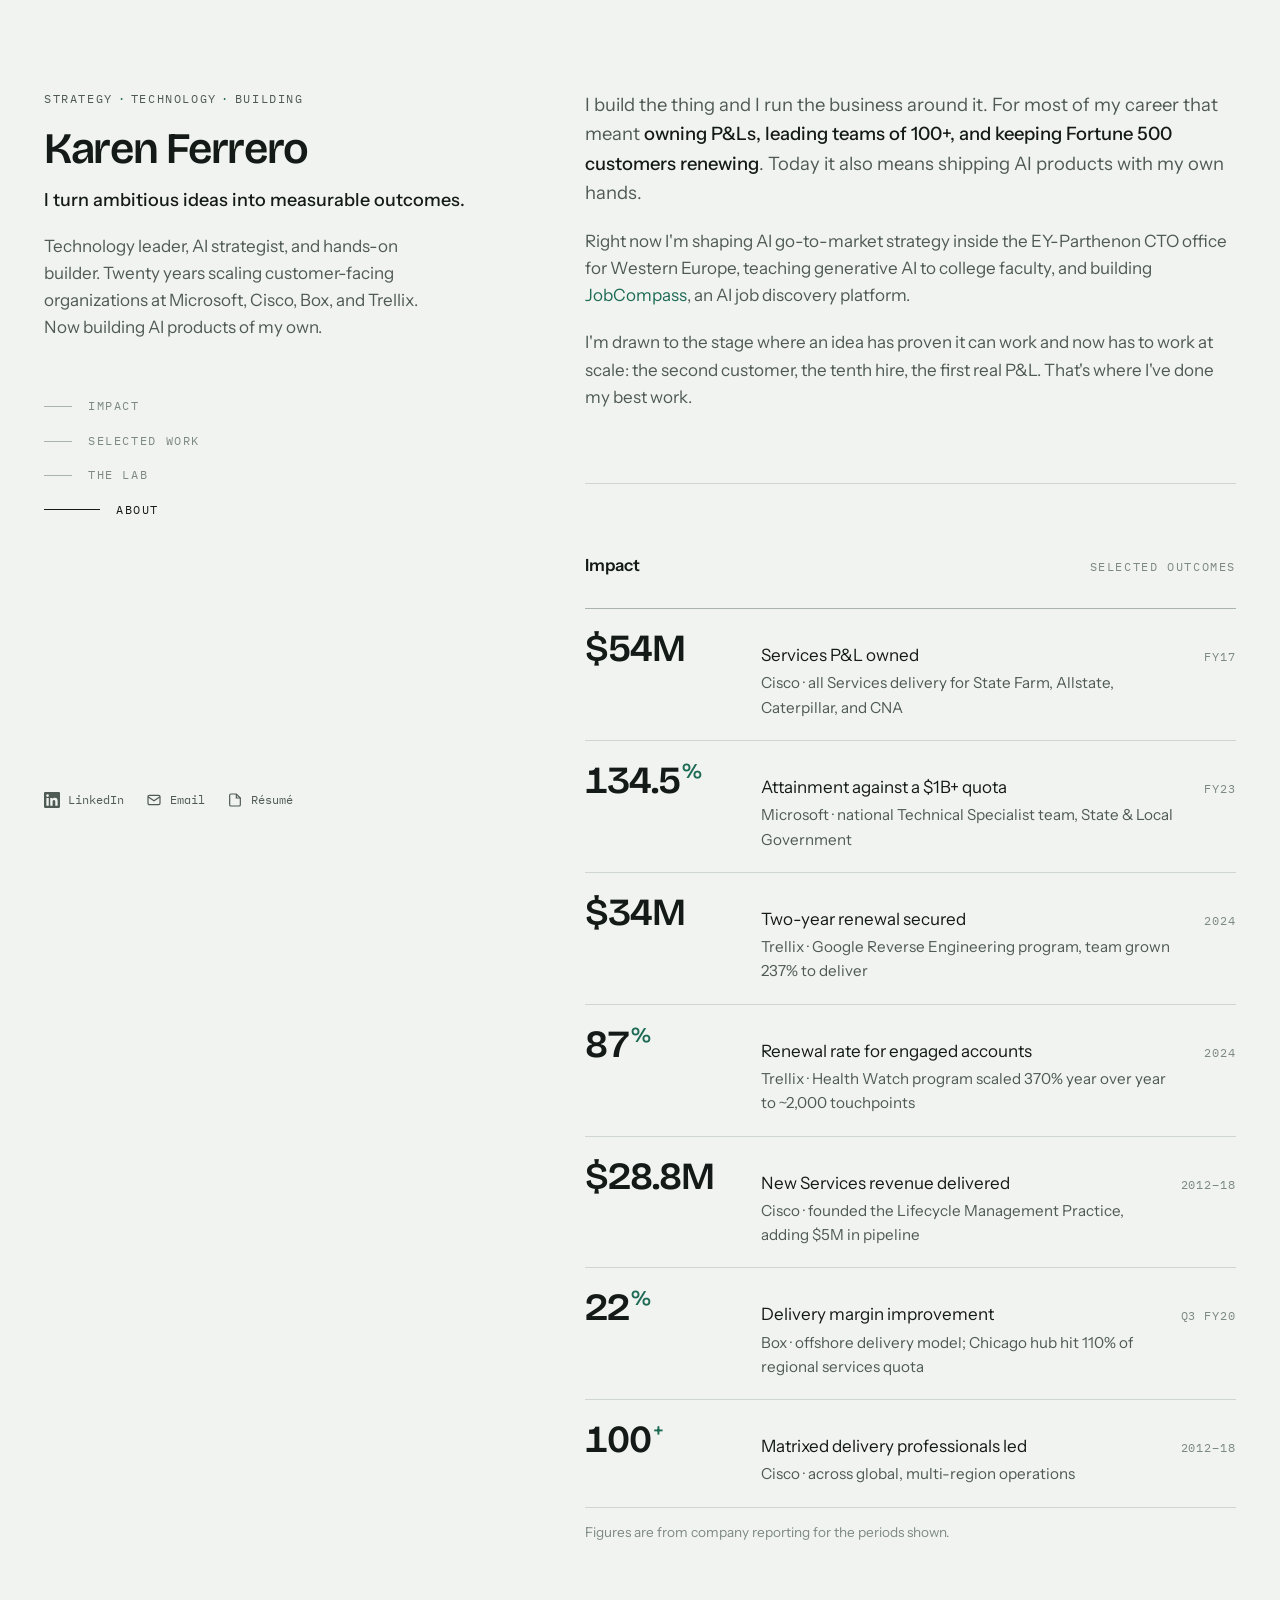
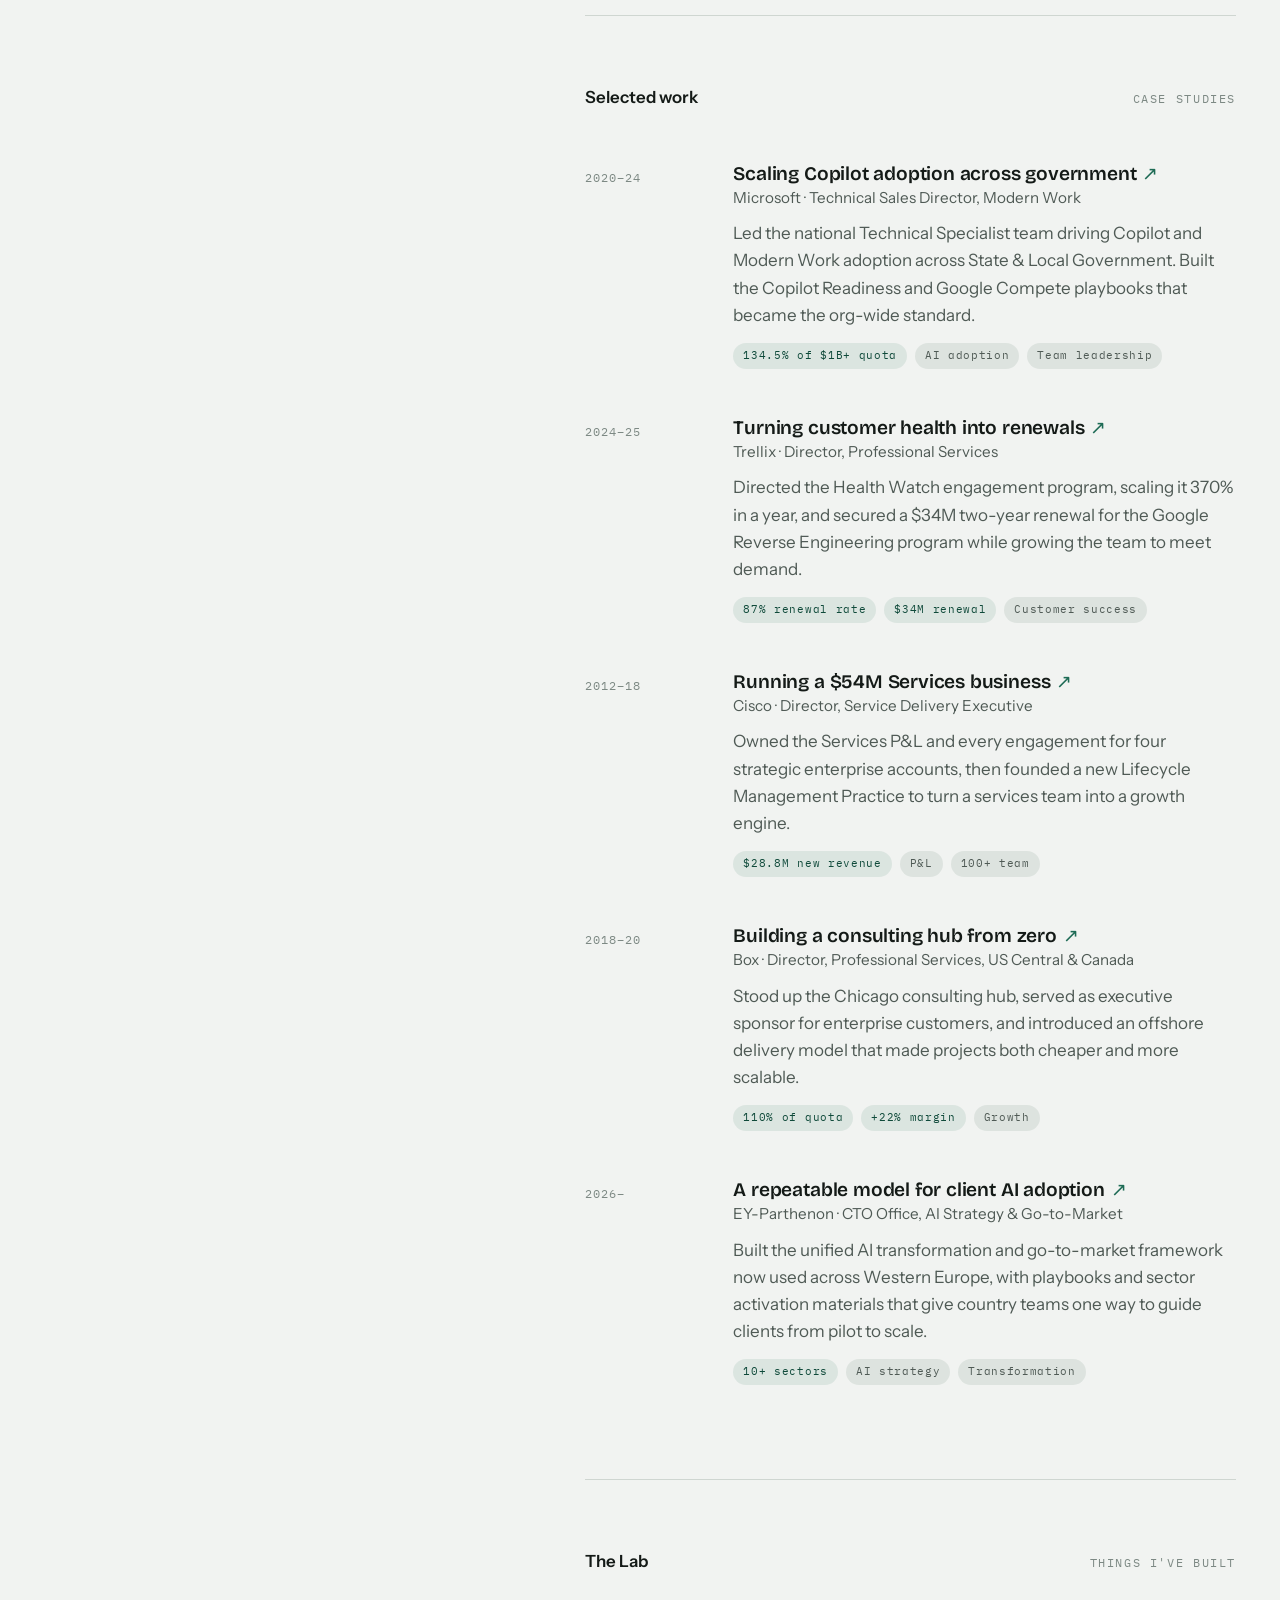
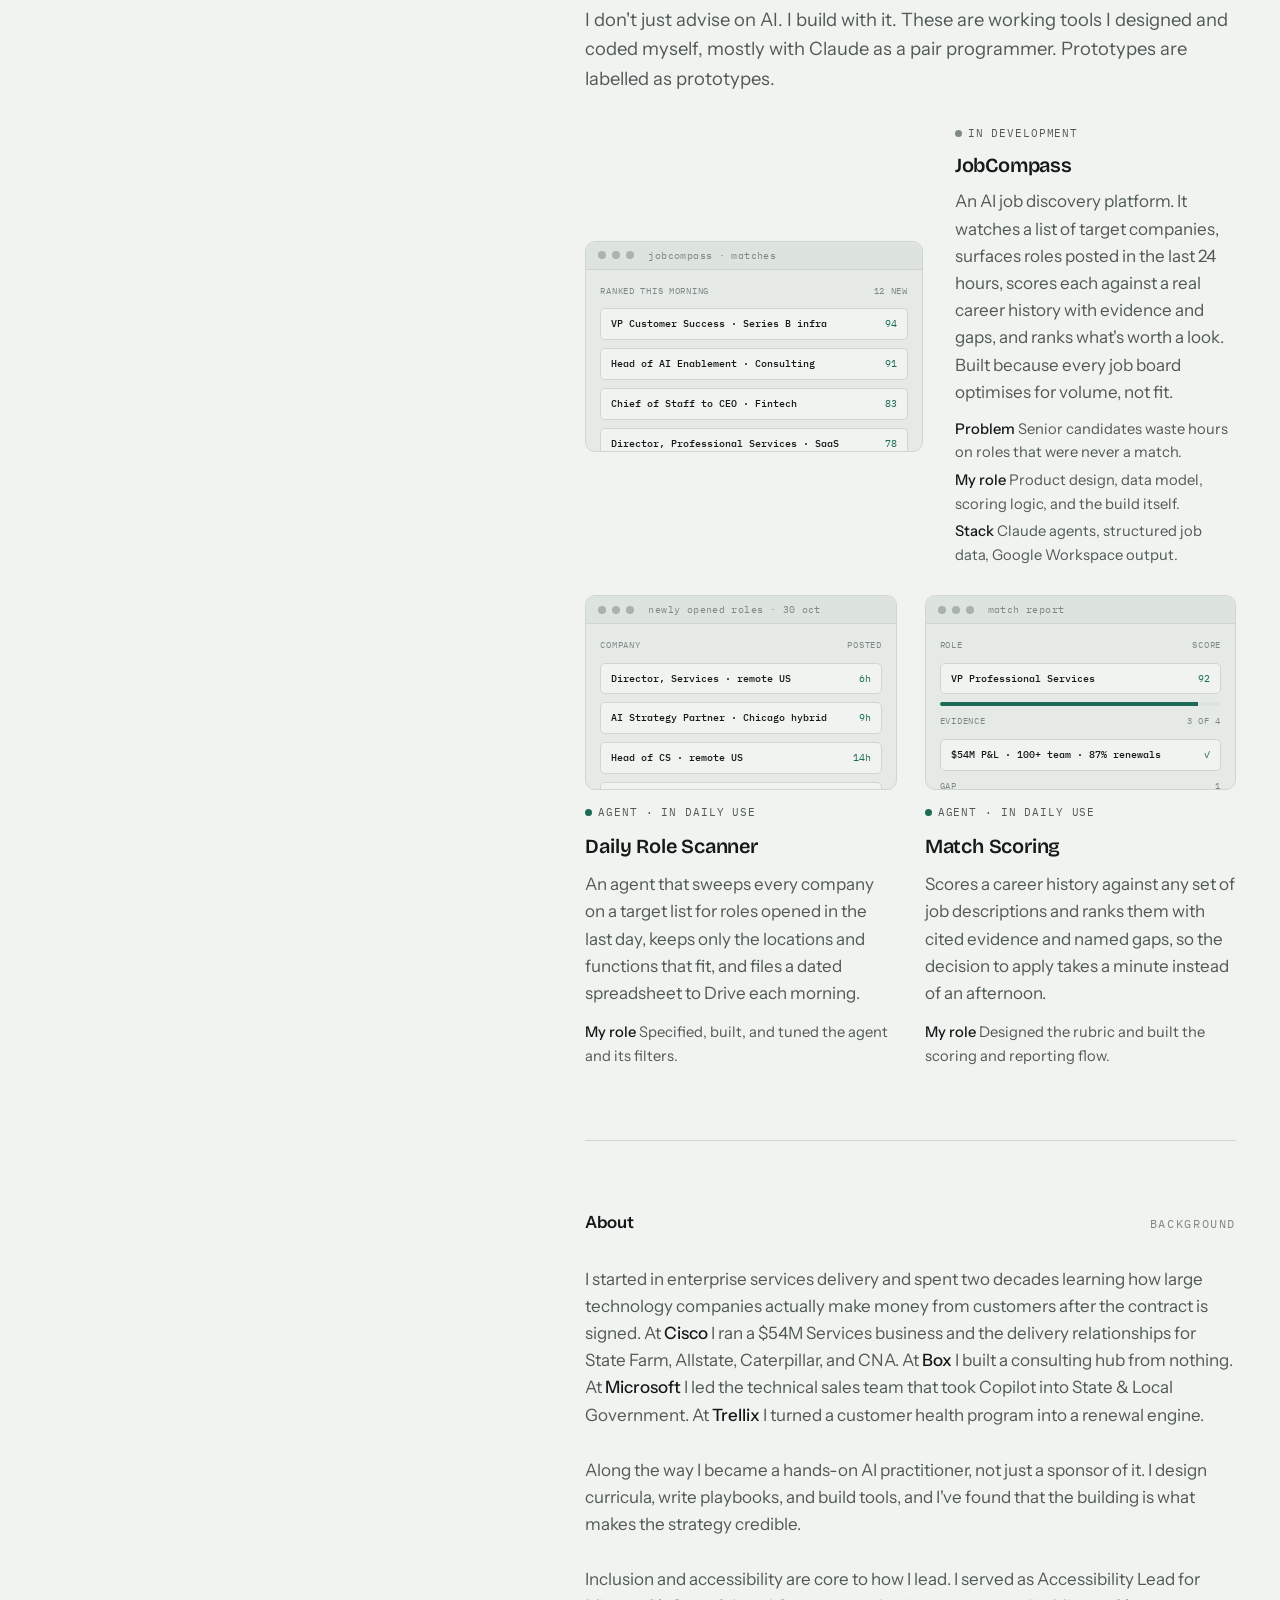
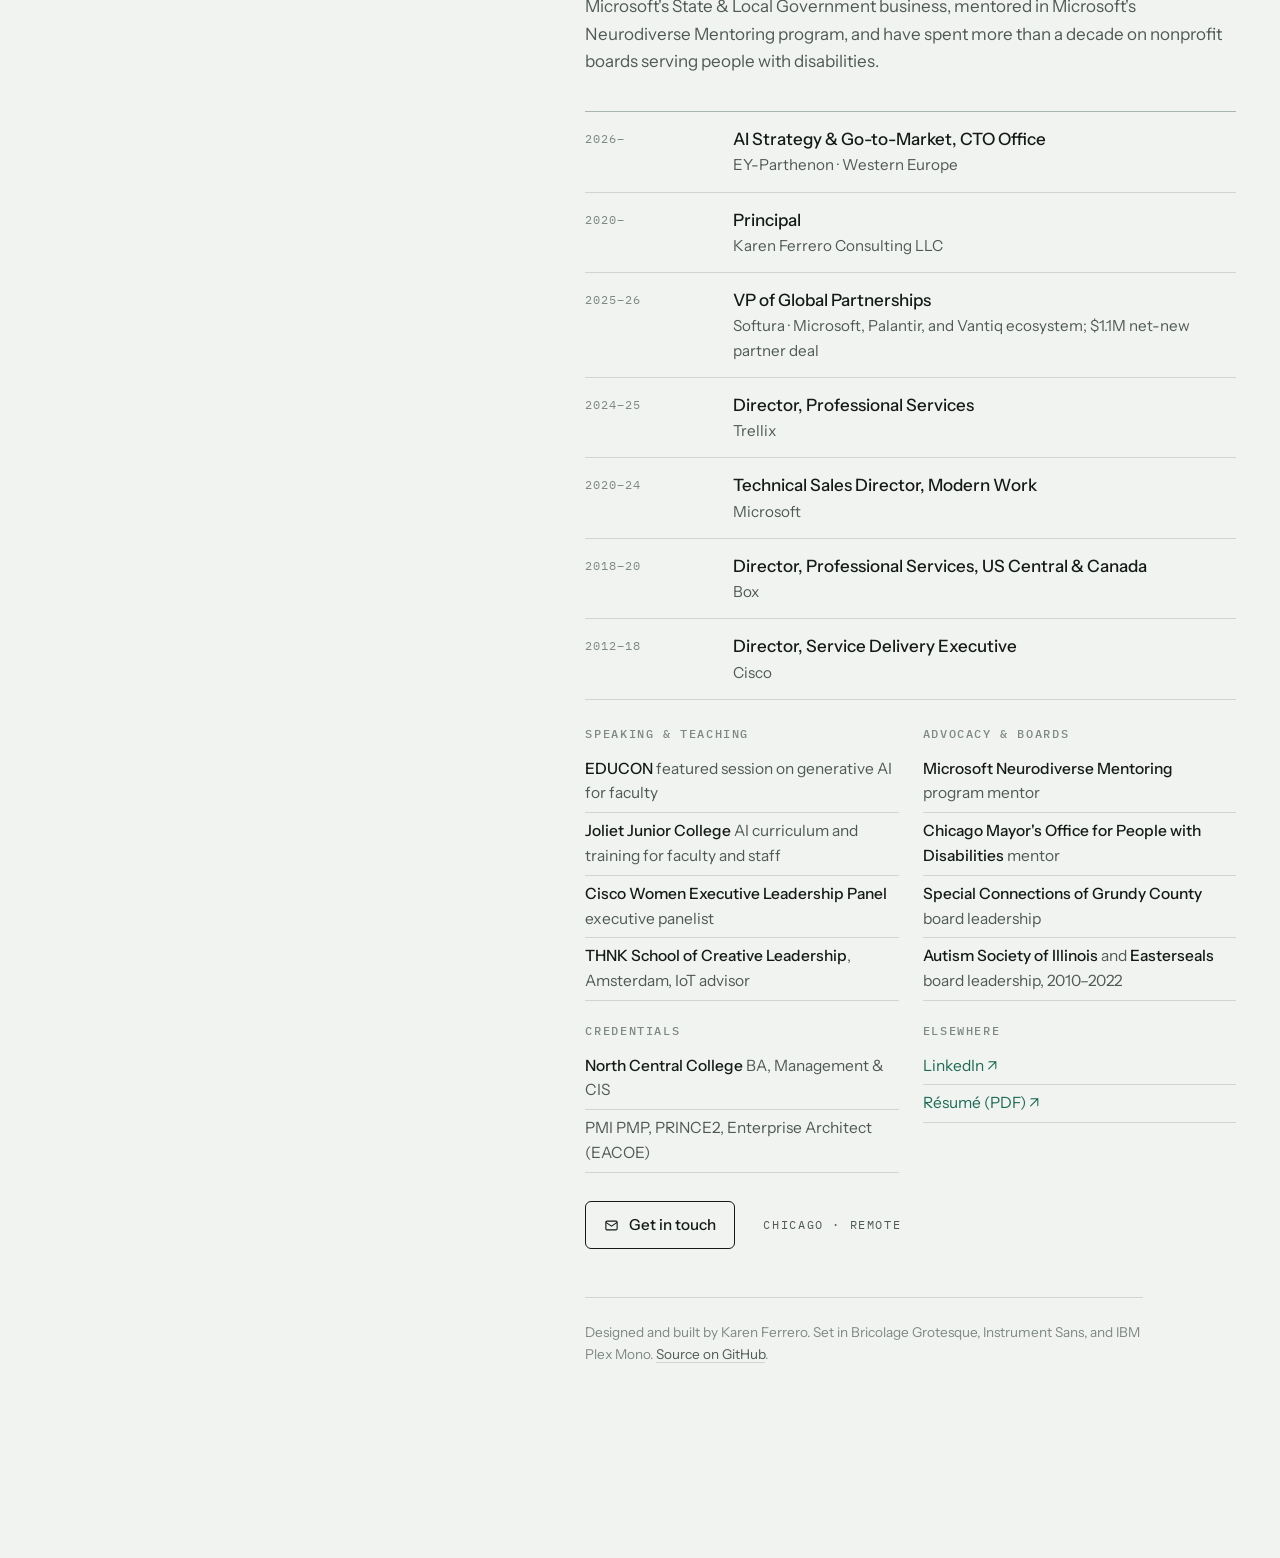
==== index.html @ 189bd287 "Build karenferrero.com: executive portfolio site Static HTML/CSS site with a sticky-rail home page (" ====
<!doctype html>
<html lang="en">
<head>
  <meta charset="utf-8">
  <meta name="viewport" content="width=device-width, initial-scale=1, viewport-fit=cover">
  <title>Karen Ferrero</title>
  <meta name="description" content="Karen Ferrero is a technology leader, AI strategist, and hands-on builder. Enterprise impact at Microsoft, Cisco, Box, and Trellix, plus AI products built from scratch.">
  <meta property="og:title" content="Karen Ferrero">
  <meta property="og:description" content="Technology leader, AI strategist, and hands-on builder. I turn ambitious ideas into measurable outcomes.">
  <meta property="og:type" content="website">
  <meta property="og:url" content="https://karenferrero.com/">
  <link rel="preconnect" href="https://fonts.googleapis.com">
  <link rel="preconnect" href="https://fonts.gstatic.com" crossorigin>
  <link rel="stylesheet" href="https://fonts.googleapis.com/css2?family=Bricolage+Grotesque:opsz,wght@12..96,500;12..96,600&family=IBM+Plex+Mono:wght@400;500&family=Instrument+Sans:ital,wght@0,400;0,500;0,600;1,400&display=swap">
  <link rel="stylesheet" href="css/site.css">
</head>
<body>
<div class="shell">

  <header class="rail">
    <div>
      <p class="eyebrow">Strategy<span class="dot">·</span>Technology<span class="dot">·</span>Building</p>
      <h1>Karen Ferrero</h1>
      <p class="role">I turn ambitious ideas into measurable outcomes.</p>
      <p class="thesis">Technology leader, AI strategist, and hands-on builder. Twenty years scaling customer-facing organizations at Microsoft, Cisco, Box, and Trellix. Now building AI products of my own.</p>

      <nav class="rail-nav" aria-label="Sections">
        <a href="#impact">Impact</a>
        <a href="#work">Selected work</a>
        <a href="#lab">The Lab</a>
        <a href="#about">About</a>
      </nav>
      <nav class="mobile-nav" aria-label="Sections">
        <a href="#impact">Impact</a>
        <a href="#work">Selected work</a>
        <a href="#lab">The Lab</a>
        <a href="#about">About</a>
      </nav>
    </div>

    <div class="rail-foot">
      <a href="https://www.linkedin.com/in/kferrero" target="_blank" rel="noopener">
        <svg viewBox="0 0 24 24" fill="currentColor" aria-hidden="true"><path d="M20.45 20.45h-3.55v-5.57c0-1.33-.03-3.04-1.85-3.04-1.85 0-2.14 1.45-2.14 2.94v5.67H9.36V9h3.41v1.56h.05c.47-.9 1.63-1.85 3.36-1.85 3.6 0 4.27 2.37 4.27 5.45v6.29zM5.34 7.43a2.06 2.06 0 1 1 0-4.12 2.06 2.06 0 0 1 0 4.12zM7.12 20.45H3.56V9h3.56v11.45zM22.22 0H1.77C.79 0 0 .77 0 1.72v20.56C0 23.23.79 24 1.77 24h20.45c.98 0 1.78-.77 1.78-1.72V1.72C24 .77 23.2 0 22.22 0z"/></svg>
        LinkedIn
      </a>
      <a href="mailto:karenferreroconsulting@proton.me">
        <svg viewBox="0 0 24 24" fill="none" stroke="currentColor" stroke-width="1.8" aria-hidden="true"><rect x="3" y="5" width="18" height="14" rx="2"/><path d="m3 7 9 6 9-6"/></svg>
        Email
      </a>
      <a href="assets/karen-ferrero-resume.pdf">
        <svg viewBox="0 0 24 24" fill="none" stroke="currentColor" stroke-width="1.8" aria-hidden="true"><path d="M14 3H6a2 2 0 0 0-2 2v14a2 2 0 0 0 2 2h12a2 2 0 0 0 2-2V9z"/><path d="M14 3v6h6"/></svg>
        Résumé
      </a>
    </div>
  </header>

  <main class="main">

    <section class="section" id="now" aria-labelledby="now-h">
      <div class="now">
        <h2 id="now-h" class="sr-only">Now</h2>
        <p class="lede">I build the thing and I run the business around it. For most of my career that meant <strong>owning P&amp;Ls, leading teams of 100+, and keeping Fortune 500 customers renewing</strong>. Today it also means shipping AI products with my own hands.</p>
        <p>Right now I'm shaping AI go-to-market strategy inside the EY-Parthenon CTO office for Western Europe, teaching generative AI to college faculty, and building <a class="link" href="#lab">JobCompass</a>, an AI job discovery platform.</p>
        <p>I'm drawn to the stage where an idea has proven it can work and now has to work at scale: the second customer, the tenth hire, the first real P&amp;L. That's where I've done my best work.</p>
      </div>
    </section>

    <section class="section" id="impact" aria-labelledby="impact-h">
      <div class="section-head">
        <h2 id="impact-h">Impact</h2>
        <p class="eyebrow">Selected outcomes</p>
      </div>
      <div class="ledger">
        <div class="ledger-row">
          <div class="figure num">$54M</div>
          <div class="what">Services P&amp;L owned<span>Cisco · all Services delivery for State Farm, Allstate, Caterpillar, and CNA</span></div>
          <div class="period">FY17</div>
        </div>
        <div class="ledger-row">
          <div class="figure num">134.5<sup>%</sup></div>
          <div class="what">Attainment against a $1B+ quota<span>Microsoft · national Technical Specialist team, State &amp; Local Government</span></div>
          <div class="period">FY23</div>
        </div>
        <div class="ledger-row">
          <div class="figure num">$34M</div>
          <div class="what">Two-year renewal secured<span>Trellix · Google Reverse Engineering program, team grown 237% to deliver</span></div>
          <div class="period">2024</div>
        </div>
        <div class="ledger-row">
          <div class="figure num">87<sup>%</sup></div>
          <div class="what">Renewal rate for engaged accounts<span>Trellix · Health Watch program scaled 370% year over year to ~2,000 touchpoints</span></div>
          <div class="period">2024</div>
        </div>
        <div class="ledger-row">
          <div class="figure num">$28.8M</div>
          <div class="what">New Services revenue delivered<span>Cisco · founded the Lifecycle Management Practice, adding $5M in pipeline</span></div>
          <div class="period">2012–18</div>
        </div>
        <div class="ledger-row">
          <div class="figure num">22<sup>%</sup></div>
          <div class="what">Delivery margin improvement<span>Box · offshore delivery model; Chicago hub hit 110% of regional services quota</span></div>
          <div class="period">Q3 FY20</div>
        </div>
        <div class="ledger-row">
          <div class="figure num">100<sup>+</sup></div>
          <div class="what">Matrixed delivery professionals led<span>Cisco · across global, multi-region operations</span></div>
          <div class="period">2012–18</div>
        </div>
      </div>
      <p class="ledger-note">Figures are from company reporting for the periods shown.</p>
    </section>

    <section class="section" id="work" aria-labelledby="work-h">
      <div class="section-head">
        <h2 id="work-h">Selected work</h2>
        <p class="eyebrow">Case studies</p>
      </div>
      <div class="work-list">

        <article class="work-item">
          <div class="period">2020–24</div>
          <div>
            <h3><a href="work/microsoft-copilot.html">Scaling Copilot adoption across government<span class="arrow">↗</span></a></h3>
            <div class="org">Microsoft · Technical Sales Director, Modern Work</div>
            <p>Led the national Technical Specialist team driving Copilot and Modern Work adoption across State &amp; Local Government. Built the Copilot Readiness and Google Compete playbooks that became the org-wide standard.</p>
            <div class="tags"><span class="tag">134.5% of $1B+ quota</span><span class="tag neutral">AI adoption</span><span class="tag neutral">Team leadership</span></div>
          </div>
        </article>

        <article class="work-item">
          <div class="period">2024–25</div>
          <div>
            <h3><a href="work/trellix-health-watch.html">Turning customer health into renewals<span class="arrow">↗</span></a></h3>
            <div class="org">Trellix · Director, Professional Services</div>
            <p>Directed the Health Watch engagement program, scaling it 370% in a year, and secured a $34M two-year renewal for the Google Reverse Engineering program while growing the team to meet demand.</p>
            <div class="tags"><span class="tag">87% renewal rate</span><span class="tag">$34M renewal</span><span class="tag neutral">Customer success</span></div>
          </div>
        </article>

        <article class="work-item">
          <div class="period">2012–18</div>
          <div>
            <h3><a href="work/cisco-services.html">Running a $54M Services business<span class="arrow">↗</span></a></h3>
            <div class="org">Cisco · Director, Service Delivery Executive</div>
            <p>Owned the Services P&amp;L and every engagement for four strategic enterprise accounts, then founded a new Lifecycle Management Practice to turn a services team into a growth engine.</p>
            <div class="tags"><span class="tag">$28.8M new revenue</span><span class="tag neutral">P&amp;L</span><span class="tag neutral">100+ team</span></div>
          </div>
        </article>

        <article class="work-item">
          <div class="period">2018–20</div>
          <div>
            <h3><a href="work/box-chicago-hub.html">Building a consulting hub from zero<span class="arrow">↗</span></a></h3>
            <div class="org">Box · Director, Professional Services, US Central &amp; Canada</div>
            <p>Stood up the Chicago consulting hub, served as executive sponsor for enterprise customers, and introduced an offshore delivery model that made projects both cheaper and more scalable.</p>
            <div class="tags"><span class="tag">110% of quota</span><span class="tag">+22% margin</span><span class="tag neutral">Growth</span></div>
          </div>
        </article>

        <article class="work-item">
          <div class="period">2026–</div>
          <div>
            <h3><a href="work/ey-ai-framework.html">A repeatable model for client AI adoption<span class="arrow">↗</span></a></h3>
            <div class="org">EY-Parthenon · CTO Office, AI Strategy &amp; Go-to-Market</div>
            <p>Built the unified AI transformation and go-to-market framework now used across Western Europe, with playbooks and sector activation materials that give country teams one way to guide clients from pilot to scale.</p>
            <div class="tags"><span class="tag">10+ sectors</span><span class="tag neutral">AI strategy</span><span class="tag neutral">Transformation</span></div>
          </div>
        </article>

      </div>
    </section>

    <section class="section" id="lab" aria-labelledby="lab-h">
      <div class="section-head">
        <h2 id="lab-h">The Lab</h2>
        <p class="eyebrow">Things I've built</p>
      </div>
      <p class="lede" style="margin-bottom:32px">I don't just advise on AI. I build with it. These are working tools I designed and coded myself, mostly with Claude as a pair programmer. Prototypes are labelled as prototypes.</p>

      <div class="lab-grid">

        <article class="lab-item featured">
          <div class="screen" role="img" aria-label="JobCompass interface: ranked roles with match scores">
            <div class="bar"><i></i><i></i><i></i><span>jobcompass · matches</span></div>
            <div class="ui">
              <div class="head"><span>Ranked this morning</span><span>12 new</span></div>
              <div class="row"><b>VP Customer Success · Series B infra</b><em>94</em></div>
              <div class="row"><b>Head of AI Enablement · Consulting</b><em>91</em></div>
              <div class="row"><b>Chief of Staff to CEO · Fintech</b><em>83</em></div>
              <div class="row"><b>Director, Professional Services · SaaS</b><em>78</em></div>
              <div class="head"><span>Fit</span><span>evidence · gaps</span></div>
              <div class="meter"><i style="width:94%"></i></div>
              <div class="meter"><i style="width:91%"></i></div>
              <div class="meter"><i style="width:83%"></i></div>
            </div>
          </div>
          <div class="lab-item" style="gap:12px">
            <span class="status proto">In development</span>
            <h3>JobCompass</h3>
            <p>An AI job discovery platform. It watches a list of target companies, surfaces roles posted in the last 24 hours, scores each against a real career history with evidence and gaps, and ranks what's worth a look. Built because every job board optimises for volume, not fit.</p>
            <div class="meta">
              <div><b>Problem</b> Senior candidates waste hours on roles that were never a match.</div>
              <div><b>My role</b> Product design, data model, scoring logic, and the build itself.</div>
              <div><b>Stack</b> Claude agents, structured job data, Google Workspace output.</div>
            </div>
          </div>
        </article>

        <article class="lab-item">
          <div class="screen" role="img" aria-label="Daily role scanner output: a spreadsheet of newly posted roles">
            <div class="bar"><i></i><i></i><i></i><span>newly opened roles · 30 oct</span></div>
            <div class="ui">
              <div class="head"><span>Company</span><span>Posted</span></div>
              <div class="row"><b>Director, Services · remote US</b><em>6h</em></div>
              <div class="row"><b>AI Strategy Partner · Chicago hybrid</b><em>9h</em></div>
              <div class="row"><b>Head of CS · remote US</b><em>14h</em></div>
              <div class="row"><b>GTM Lead, AI · remote US</b><em>21h</em></div>
            </div>
          </div>
          <span class="status">Agent · in daily use</span>
          <h3>Daily Role Scanner</h3>
          <p>An agent that sweeps every company on a target list for roles opened in the last day, keeps only the locations and functions that fit, and files a dated spreadsheet to Drive each morning.</p>
          <div class="meta"><div><b>My role</b> Specified, built, and tuned the agent and its filters.</div></div>
        </article>

        <article class="lab-item">
          <div class="screen" role="img" aria-label="Match scoring report with scores, evidence, and gaps">
            <div class="bar"><i></i><i></i><i></i><span>match report</span></div>
            <div class="ui">
              <div class="head"><span>Role</span><span>Score</span></div>
              <div class="row"><b>VP Professional Services</b><em>92</em></div>
              <div class="meter"><i style="width:92%"></i></div>
              <div class="head"><span>Evidence</span><span>3 of 4</span></div>
              <div class="row"><b>$54M P&amp;L · 100+ team · 87% renewals</b><em>✓</em></div>
              <div class="head"><span>Gap</span><span>1</span></div>
              <div class="row"><b>Public-company reporting cadence</b><em>–</em></div>
            </div>
          </div>
          <span class="status">Agent · in daily use</span>
          <h3>Match Scoring</h3>
          <p>Scores a career history against any set of job descriptions and ranks them with cited evidence and named gaps, so the decision to apply takes a minute instead of an afternoon.</p>
          <div class="meta"><div><b>My role</b> Designed the rubric and built the scoring and reporting flow.</div></div>
        </article>

      </div>
    </section>

    <section class="section" id="about" aria-labelledby="about-h">
      <div class="section-head">
        <h2 id="about-h">About</h2>
        <p class="eyebrow">Background</p>
      </div>
      <div class="about">
        <p>I started in enterprise services delivery and spent two decades learning how large technology companies actually make money from customers after the contract is signed. At <strong>Cisco</strong> I ran a $54M Services business and the delivery relationships for State Farm, Allstate, Caterpillar, and CNA. At <strong>Box</strong> I built a consulting hub from nothing. At <strong>Microsoft</strong> I led the technical sales team that took Copilot into State &amp; Local Government. At <strong>Trellix</strong> I turned a customer health program into a renewal engine.</p>
        <p>Along the way I became a hands-on AI practitioner, not just a sponsor of it. I design curricula, write playbooks, and build tools, and I've found that the building is what makes the strategy credible.</p>
        <p>Inclusion and accessibility are core to how I lead. I served as Accessibility Lead for Microsoft's State &amp; Local Government business, mentored in Microsoft's Neurodiverse Mentoring program, and have spent more than a decade on nonprofit boards serving people with disabilities.</p>

        <ul class="timeline" aria-label="Career timeline">
          <li><span class="period">2026–</span><span class="role">AI Strategy &amp; Go-to-Market, CTO Office<span>EY-Parthenon · Western Europe</span></span></li>
          <li><span class="period">2020–</span><span class="role">Principal<span>Karen Ferrero Consulting LLC</span></span></li>
          <li><span class="period">2025–26</span><span class="role">VP of Global Partnerships<span>Softura · Microsoft, Palantir, and Vantiq ecosystem; $1.1M net-new partner deal</span></span></li>
          <li><span class="period">2024–25</span><span class="role">Director, Professional Services<span>Trellix</span></span></li>
          <li><span class="period">2020–24</span><span class="role">Technical Sales Director, Modern Work<span>Microsoft</span></span></li>
          <li><span class="period">2018–20</span><span class="role">Director, Professional Services, US Central &amp; Canada<span>Box</span></span></li>
          <li><span class="period">2012–18</span><span class="role">Director, Service Delivery Executive<span>Cisco</span></span></li>
        </ul>

        <div class="facts">
          <div>
            <h3>Speaking &amp; teaching</h3>
            <ul>
              <li><b>EDUCON</b> featured session on generative AI for faculty</li>
              <li><b>Joliet Junior College</b> AI curriculum and training for faculty and staff</li>
              <li><b>Cisco Women Executive Leadership Panel</b> executive panelist</li>
              <li><b>THNK School of Creative Leadership</b>, Amsterdam, IoT advisor</li>
            </ul>
          </div>
          <div>
            <h3>Advocacy &amp; boards</h3>
            <ul>
              <li><b>Microsoft Neurodiverse Mentoring</b> program mentor</li>
              <li><b>Chicago Mayor's Office for People with Disabilities</b> mentor</li>
              <li><b>Special Connections of Grundy County</b> board leadership</li>
              <li><b>Autism Society of Illinois</b> and <b>Easterseals</b> board leadership, 2010–2022</li>
            </ul>
          </div>
          <div>
            <h3>Credentials</h3>
            <ul>
              <li><b>North Central College</b> BA, Management &amp; CIS</li>
              <li>PMI PMP, PRINCE2, Enterprise Architect (EACOE)</li>
            </ul>
          </div>
          <div>
            <h3>Elsewhere</h3>
            <ul>
              <li><a class="link" href="https://www.linkedin.com/in/kferrero" target="_blank" rel="noopener">LinkedIn <span class="arrow">↗</span></a></li>
              <li><a class="link" href="assets/karen-ferrero-resume.pdf">Résumé (PDF) <span class="arrow">↗</span></a></li>
            </ul>
          </div>
        </div>

        <div class="cta-row">
          <a class="btn" href="mailto:karenferreroconsulting@proton.me">
            <svg viewBox="0 0 24 24" fill="none" stroke="currentColor" stroke-width="1.8" aria-hidden="true"><rect x="3" y="5" width="18" height="14" rx="2"/><path d="m3 7 9 6 9-6"/></svg>
            Get in touch
          </a>
          <span class="eyebrow">Chicago · Remote</span>
        </div>
      </div>

      <p class="colophon">Designed and built by Karen Ferrero. Set in Bricolage Grotesque, Instrument Sans, and IBM Plex Mono. <a href="https://github.com/karenferrero/Kfwebsite-test" target="_blank" rel="noopener">Source on GitHub</a>.</p>
    </section>

  </main>
</div>
<script src="js/site.js"></script>
</body>
</html>
---- css/site.css ----
/* karenferrero.com
   Layout: sticky left rail (name, thesis, nav) + scrolling right column on desktop;
   stacks to a single column under 1024px. Content reads like a ledger: hairline rows,
   tabular figures, fiscal-period labels. One accent, used sparingly. */

:root {
  --bg: #f1f3f1;
  --bg-2: #e6eae7;
  --bg-3: #dde3df;
  --fg: #141a17;
  --fg-2: #4f5a55;
  --fg-3: #7d8984;
  --line: #cfd6d1;
  --line-strong: #a9b4ae;
  --accent: #1e6b55;
  --accent-ink: #0f4a3a;
  --accent-soft: rgba(30, 107, 85, 0.1);

  --font-display: "Bricolage Grotesque", "Helvetica Neue", Arial, sans-serif;
  --font-body: "Instrument Sans", "Helvetica Neue", Arial, sans-serif;
  --font-mono: "IBM Plex Mono", ui-monospace, SFMono-Regular, Menlo, monospace;

  --gutter-l: max(24px, env(safe-area-inset-left, 0px));
  --gutter-r: max(24px, env(safe-area-inset-right, 0px));
  --measure: 62ch;
  color-scheme: light;
}

@media (prefers-color-scheme: dark) {
  :root:not([data-theme="light"]) {
    --bg: #0e1211;
    --bg-2: #151b19;
    --bg-3: #1d2522;
    --fg: #e6e9e6;
    --fg-2: #a3ada8;
    --fg-3: #6f7a75;
    --line: #253029;
    --line-strong: #3a4740;
    --accent: #63c9a4;
    --accent-ink: #8fe0c3;
    --accent-soft: rgba(99, 201, 164, 0.12);
    color-scheme: dark;
  }
}
:root[data-theme="dark"] {
  --bg: #0e1211;
  --bg-2: #151b19;
  --bg-3: #1d2522;
  --fg: #e6e9e6;
  --fg-2: #a3ada8;
  --fg-3: #6f7a75;
  --line: #253029;
  --line-strong: #3a4740;
  --accent: #63c9a4;
  --accent-ink: #8fe0c3;
  --accent-soft: rgba(99, 201, 164, 0.12);
  color-scheme: dark;
}

/* ---------- base ---------- */
*, *::before, *::after { box-sizing: border-box; }
html { scroll-behavior: smooth; -webkit-text-size-adjust: 100%; }
@media (prefers-reduced-motion: reduce) {
  html { scroll-behavior: auto; }
  *, *::before, *::after { transition: none !important; animation: none !important; }
}
body {
  margin: 0;
  background: var(--bg);
  color: var(--fg);
  font-family: var(--font-body);
  font-size: 1.0625rem;
  line-height: 1.6;
  font-feature-settings: "ss01", "cv11";
}
img { max-width: 100%; height: auto; display: block; }
a { color: inherit; text-decoration: none; }
a:focus-visible, button:focus-visible { outline: 2px solid var(--accent); outline-offset: 3px; border-radius: 2px; }
p { margin: 0; max-width: var(--measure); }
h1, h2, h3, h4 { margin: 0; font-family: var(--font-display); font-weight: 600; line-height: 1.1; letter-spacing: -0.015em; text-wrap: balance; }
ul { margin: 0; padding: 0; list-style: none; }
strong { font-weight: 600; }
.sr-only { position: absolute; width: 1px; height: 1px; overflow: hidden; clip: rect(0 0 0 0); white-space: nowrap; }

.eyebrow {
  font-family: var(--font-mono);
  font-size: 0.72rem;
  letter-spacing: 0.14em;
  text-transform: uppercase;
  color: var(--fg-2);
}
.eyebrow .dot { color: var(--accent); margin: 0 0.4em; }
.num { font-variant-numeric: tabular-nums; }
.link {
  color: var(--accent);
  border-bottom: 1px solid transparent;
  transition: border-color 0.15s ease;
}
.link:hover { border-bottom-color: currentColor; }
.link .arrow { display: inline-block; transition: transform 0.2s ease; }
.link:hover .arrow { transform: translate(2px, -2px); }

/* ---------- shell ---------- */
.shell {
  max-width: 1240px;
  margin: 0 auto;
  padding-left: var(--gutter-l);
  padding-right: var(--gutter-r);
  padding-block: 0;
}
@media (min-width: 1024px) {
  .shell { display: grid; grid-template-columns: minmax(300px, 5fr) minmax(0, 7fr); column-gap: clamp(48px, 6vw, 96px); }
}

/* ---------- rail ---------- */
.rail { padding-block: clamp(40px, 8vh, 96px) 32px; }
@media (min-width: 1024px) {
  .rail {
    position: sticky; top: 0; align-self: start;
    height: 100vh; min-height: 640px;
    display: flex; flex-direction: column; justify-content: space-between;
    padding-block: clamp(56px, 10vh, 112px);
  }
}
.rail h1 {
  font-size: clamp(2.1rem, 3.4vw, 2.9rem);
  letter-spacing: -0.03em;
  line-height: 1;
  margin-top: 20px;
}
.rail .role {
  margin-top: 14px;
  font-size: 1.125rem;
  font-weight: 500;
  color: var(--fg);
}
.rail .thesis {
  margin-top: 18px;
  color: var(--fg-2);
  max-width: 34ch;
}
.rail-nav { margin-top: 48px; display: none; }
@media (min-width: 1024px) { .rail-nav { display: block; } }
.rail-nav a {
  display: flex; align-items: center; gap: 16px;
  padding: 8px 0;
  font-family: var(--font-mono);
  font-size: 0.72rem; letter-spacing: 0.14em; text-transform: uppercase;
  color: var(--fg-3);
  transition: color 0.15s ease;
}
.rail-nav a::before {
  content: ""; width: 28px; height: 1px; background: var(--line-strong);
  transition: width 0.2s ease, background-color 0.2s ease;
}
.rail-nav a:hover, .rail-nav a.active { color: var(--fg); }
.rail-nav a:hover::before, .rail-nav a.active::before { width: 56px; background: var(--fg); }

.rail-foot { margin-top: 40px; display: flex; flex-wrap: wrap; gap: 8px 22px; align-items: center; }
.rail-foot a {
  font-family: var(--font-mono); font-size: 0.78rem; color: var(--fg-2);
  display: inline-flex; align-items: center; gap: 8px;
  transition: color 0.15s ease;
}
.rail-foot a:hover { color: var(--fg); }
.rail-foot svg { width: 16px; height: 16px; }

/* mobile top nav */
.mobile-nav { display: flex; flex-wrap: wrap; gap: 6px 18px; margin-top: 28px; }
.mobile-nav a { font-family: var(--font-mono); font-size: 0.72rem; letter-spacing: 0.14em; text-transform: uppercase; color: var(--fg-2); padding: 4px 0; border-bottom: 1px solid var(--line); }
@media (min-width: 1024px) { .mobile-nav { display: none; } }

/* ---------- main ---------- */
.main { padding-block: 24px clamp(64px, 10vh, 120px); min-width: 0; }
@media (min-width: 1024px) { .main { padding-block: clamp(56px, 10vh, 112px) 120px; } }
.section { padding-block: 56px; border-top: 1px solid var(--line); scroll-margin-top: 24px; }
.section:first-child { border-top: 0; padding-top: 0; }
@media (min-width: 1024px) { .section { padding-block: 72px; } }
.section-head { display: flex; align-items: baseline; justify-content: space-between; gap: 16px; margin-bottom: 32px; }
.section-head h2 { font-size: 1.05rem; font-weight: 600; letter-spacing: 0; font-family: var(--font-body); }
.section-head .eyebrow { color: var(--fg-3); }
.lede { font-size: 1.15rem; color: var(--fg-2); }
.lede strong { color: var(--fg); font-weight: 500; }

/* now block */
.now { display: grid; gap: 20px; }
.now p { color: var(--fg-2); }
.now p strong { color: var(--fg); font-weight: 500; }

/* ---------- impact ledger ---------- */
.ledger { border-top: 1px solid var(--line-strong); }
.ledger-row {
  display: grid;
  grid-template-columns: minmax(0, 1fr);
  gap: 6px 24px;
  padding: 20px 0;
  border-bottom: 1px solid var(--line);
}
@media (min-width: 640px) {
  .ledger-row { grid-template-columns: 9.5rem minmax(0, 1fr) auto; align-items: baseline; }
}
.ledger-row .figure {
  font-family: var(--font-display);
  font-weight: 600;
  font-size: clamp(1.9rem, 3vw, 2.4rem);
  letter-spacing: -0.03em;
  line-height: 1;
  font-variant-numeric: tabular-nums;
  color: var(--fg);
}
.ledger-row .figure sup { font-size: 0.55em; font-weight: 500; vertical-align: top; margin-left: 2px; color: var(--accent); }
.ledger-row .what { color: var(--fg); }
.ledger-row .what span { display: block; color: var(--fg-2); font-size: 0.95rem; margin-top: 2px; }
.ledger-row .period {
  font-family: var(--font-mono); font-size: 0.72rem; letter-spacing: 0.08em;
  color: var(--fg-3); text-transform: uppercase; white-space: nowrap;
}
.ledger-note { margin-top: 14px; font-size: 0.85rem; color: var(--fg-3); }

/* ---------- selected work ---------- */
.work-list { display: grid; gap: 4px; }
.work-item {
  display: grid;
  grid-template-columns: minmax(0, 1fr);
  gap: 8px 28px;
  padding: 22px 16px;
  margin: 0 -16px;
  border-radius: 6px;
  transition: background-color 0.2s ease;
  position: relative;
}
@media (min-width: 640px) { .work-item { grid-template-columns: 7.5rem minmax(0, 1fr); } }
.work-item:hover { background: var(--bg-2); }
.work-item .period { font-family: var(--font-mono); font-size: 0.72rem; letter-spacing: 0.08em; text-transform: uppercase; color: var(--fg-3); padding-top: 6px; }
.work-item h3 { font-size: 1.2rem; font-weight: 600; letter-spacing: -0.01em; }
.work-item h3 a::after { content: ""; position: absolute; inset: 0; border-radius: 6px; }
.work-item h3 .arrow { display: inline-block; margin-left: 6px; color: var(--accent); transition: transform 0.2s ease; font-weight: 500; }
.work-item:hover h3 .arrow { transform: translate(3px, -3px); }
.work-item .org { color: var(--fg-2); font-size: 0.95rem; margin-top: 2px; }
.work-item p { color: var(--fg-2); margin-top: 10px; }
.work-item .tags { display: flex; flex-wrap: wrap; gap: 8px; margin-top: 14px; }
.tag {
  font-family: var(--font-mono); font-size: 0.7rem; letter-spacing: 0.06em;
  color: var(--accent-ink); background: var(--accent-soft);
  padding: 4px 10px; border-radius: 999px;
}
.tag.neutral { color: var(--fg-2); background: var(--bg-3); }

/* ---------- lab ---------- */
.lab-grid { display: grid; gap: 28px; }
@media (min-width: 720px) { .lab-grid { grid-template-columns: 1fr 1fr; } }
.lab-item { display: grid; gap: 14px; min-width: 0; }
.lab-item.featured { grid-column: 1 / -1; }
@media (min-width: 720px) { .lab-item.featured { grid-template-columns: minmax(0, 1.2fr) minmax(0, 1fr); align-items: center; gap: 32px; } }
.screen {
  aspect-ratio: 16 / 10;
  max-width: 100%;
  background: var(--bg-2);
  border: 1px solid var(--line);
  border-radius: 10px;
  overflow: hidden;
  position: relative;
  display: grid;
  grid-template-rows: 28px 1fr;
}
.screen .bar { display: flex; align-items: center; gap: 6px; padding: 0 12px; border-bottom: 1px solid var(--line); background: var(--bg-3); }
.screen .bar i { width: 8px; height: 8px; border-radius: 50%; background: var(--line-strong); display: block; }
.screen .bar span { margin-left: 8px; font-family: var(--font-mono); font-size: 0.6rem; color: var(--fg-3); letter-spacing: 0.04em; }
.screen .ui { padding: 14px; display: grid; gap: 8px; align-content: start; font-family: var(--font-mono); font-size: 0.62rem; color: var(--fg-2); }
.screen .ui .row { display: grid; grid-template-columns: minmax(0, 1fr) auto; gap: 8px; padding: 7px 10px; background: var(--bg); border: 1px solid var(--line); border-radius: 5px; align-items: center; min-width: 0; }
.screen .ui .row b { font-weight: 500; color: var(--fg); white-space: nowrap; overflow: hidden; text-overflow: ellipsis; }
.screen .ui .row em { font-style: normal; color: var(--accent); white-space: nowrap; }
.screen .ui .meter { height: 4px; background: var(--bg-3); border-radius: 2px; overflow: hidden; }
.screen .ui .meter i { display: block; height: 100%; background: var(--accent); }
.screen .ui .head { display: flex; justify-content: space-between; color: var(--fg-3); letter-spacing: 0.08em; text-transform: uppercase; font-size: 0.56rem; margin-bottom: 2px; }
.lab-item h3 { font-size: 1.25rem; letter-spacing: -0.01em; }
.lab-item .status { display: inline-flex; align-items: center; gap: 6px; font-family: var(--font-mono); font-size: 0.68rem; letter-spacing: 0.08em; text-transform: uppercase; color: var(--fg-2); }
.lab-item .status::before { content: ""; width: 7px; height: 7px; border-radius: 50%; background: var(--accent); }
.lab-item .status.proto::before { background: var(--fg-3); }
.lab-item p { color: var(--fg-2); }
.lab-item .meta { display: grid; gap: 4px; font-size: 0.92rem; color: var(--fg-2); }
.lab-item .meta b { font-weight: 500; color: var(--fg); }
.lab-item .links { display: flex; gap: 20px; flex-wrap: wrap; }
.lab-item .links a { font-size: 0.95rem; }

/* ---------- about ---------- */
.about { display: grid; gap: 28px; }
.about p { color: var(--fg-2); }
.about p strong { color: var(--fg); font-weight: 500; }
.timeline { border-top: 1px solid var(--line-strong); margin-top: 8px; }
.timeline li { display: grid; grid-template-columns: 7.5rem minmax(0, 1fr); gap: 4px 28px; padding: 14px 0; border-bottom: 1px solid var(--line); }
@media (max-width: 480px) { .timeline li { grid-template-columns: 1fr; } }
.timeline .period { font-family: var(--font-mono); font-size: 0.72rem; letter-spacing: 0.08em; text-transform: uppercase; color: var(--fg-3); padding-top: 4px; }
.timeline .role { color: var(--fg); font-weight: 500; }
.timeline .role span { display: block; font-weight: 400; color: var(--fg-2); font-size: 0.95rem; }
.facts { display: grid; gap: 24px; }
@media (min-width: 640px) { .facts { grid-template-columns: 1fr 1fr; } }
.facts h3 { font-family: var(--font-mono); font-size: 0.72rem; letter-spacing: 0.14em; text-transform: uppercase; color: var(--fg-3); font-weight: 500; margin-bottom: 10px; }
.facts li { padding: 6px 0; border-bottom: 1px solid var(--line); color: var(--fg-2); font-size: 0.97rem; }
.facts li b { color: var(--fg); font-weight: 500; }
.cta-row { display: flex; flex-wrap: wrap; gap: 12px 28px; align-items: center; }
.btn {
  display: inline-flex; align-items: center; gap: 10px;
  padding: 11px 18px; border: 1px solid var(--fg); border-radius: 6px;
  font-weight: 500; font-size: 0.95rem; color: var(--fg);
  transition: background-color 0.15s ease, color 0.15s ease;
}
.btn:hover { background: var(--fg); color: var(--bg); }
.btn svg { width: 15px; height: 15px; }

/* ---------- footer ---------- */
.colophon { margin-top: 48px; padding-top: 24px; border-top: 1px solid var(--line); font-size: 0.85rem; color: var(--fg-3); }
.colophon a { color: var(--fg-2); border-bottom: 1px solid var(--line); }
.colophon a:hover { color: var(--fg); border-bottom-color: var(--fg); }

/* ---------- case study pages ---------- */
.case { max-width: 1240px; margin: 0 auto; padding-left: var(--gutter-l); padding-right: var(--gutter-r); padding-block: 32px 96px; }
.case-top { display: flex; justify-content: space-between; align-items: center; gap: 16px; padding-block: 8px 48px; }
.case-top .home { font-family: var(--font-mono); font-size: 0.72rem; letter-spacing: 0.14em; text-transform: uppercase; color: var(--fg-2); display: inline-flex; gap: 10px; align-items: center; }
.case-top .home:hover { color: var(--fg); }
.case-top .wordmark { font-family: var(--font-display); font-weight: 600; letter-spacing: -0.02em; font-size: 1rem; }
.case-head { display: grid; gap: 18px; max-width: 46rem; }
.case-head h1 { font-size: clamp(2rem, 4.6vw, 3.4rem); letter-spacing: -0.03em; line-height: 1.02; }
.case-head .lede { font-size: 1.2rem; }
.case-grid { display: grid; gap: 48px; margin-top: 48px; }
@media (min-width: 900px) { .case-grid { grid-template-columns: minmax(0, 7fr) minmax(240px, 3fr); gap: 64px; align-items: start; } }
.case-body { display: grid; gap: 40px; min-width: 0; }
.case-body section { display: grid; grid-template-columns: minmax(0, 1fr); gap: 10px; }
.case-body section h2 { font-family: var(--font-mono); font-size: 0.72rem; letter-spacing: 0.14em; text-transform: uppercase; color: var(--accent); font-weight: 500; }
.case-body section p + p { margin-top: 12px; }
.case-body section p { color: var(--fg-2); }
.case-body section ul { display: grid; gap: 8px; max-width: var(--measure); }
.case-body section li { color: var(--fg-2); padding-left: 18px; position: relative; }
.case-body section li::before { content: ""; position: absolute; left: 0; top: 0.72em; width: 8px; height: 1px; background: var(--accent); }
.case-body .result { padding: 28px; border: 1px solid var(--line-strong); border-radius: 8px; background: var(--bg-2); }
.case-body .result p { color: var(--fg); }
.case-aside { display: grid; gap: 28px; position: sticky; top: 32px; }
.case-aside .metric { border-top: 1px solid var(--line-strong); padding-top: 12px; }
.case-aside .metric .figure { font-family: var(--font-display); font-weight: 600; font-size: 2.2rem; letter-spacing: -0.03em; line-height: 1; font-variant-numeric: tabular-nums; }
.case-aside .metric .what { color: var(--fg-2); font-size: 0.92rem; margin-top: 6px; }
.case-aside .meta dt { font-family: var(--font-mono); font-size: 0.68rem; letter-spacing: 0.12em; text-transform: uppercase; color: var(--fg-3); margin-top: 14px; }
.case-aside .meta dd { margin: 4px 0 0; color: var(--fg); font-size: 0.97rem; }
.case-aside .meta { margin: 0; }
.case-next { margin-top: 72px; padding-top: 28px; border-top: 1px solid var(--line-strong); display: flex; justify-content: space-between; flex-wrap: wrap; gap: 12px; align-items: baseline; }
.case-next .eyebrow { color: var(--fg-3); }
.case-next a.next { font-family: var(--font-display); font-weight: 600; font-size: 1.3rem; letter-spacing: -0.02em; }
.case-next a.next .arrow { color: var(--accent); margin-left: 6px; display: inline-block; transition: transform 0.2s ease; }
.case-next a.next:hover .arrow { transform: translateX(4px); }
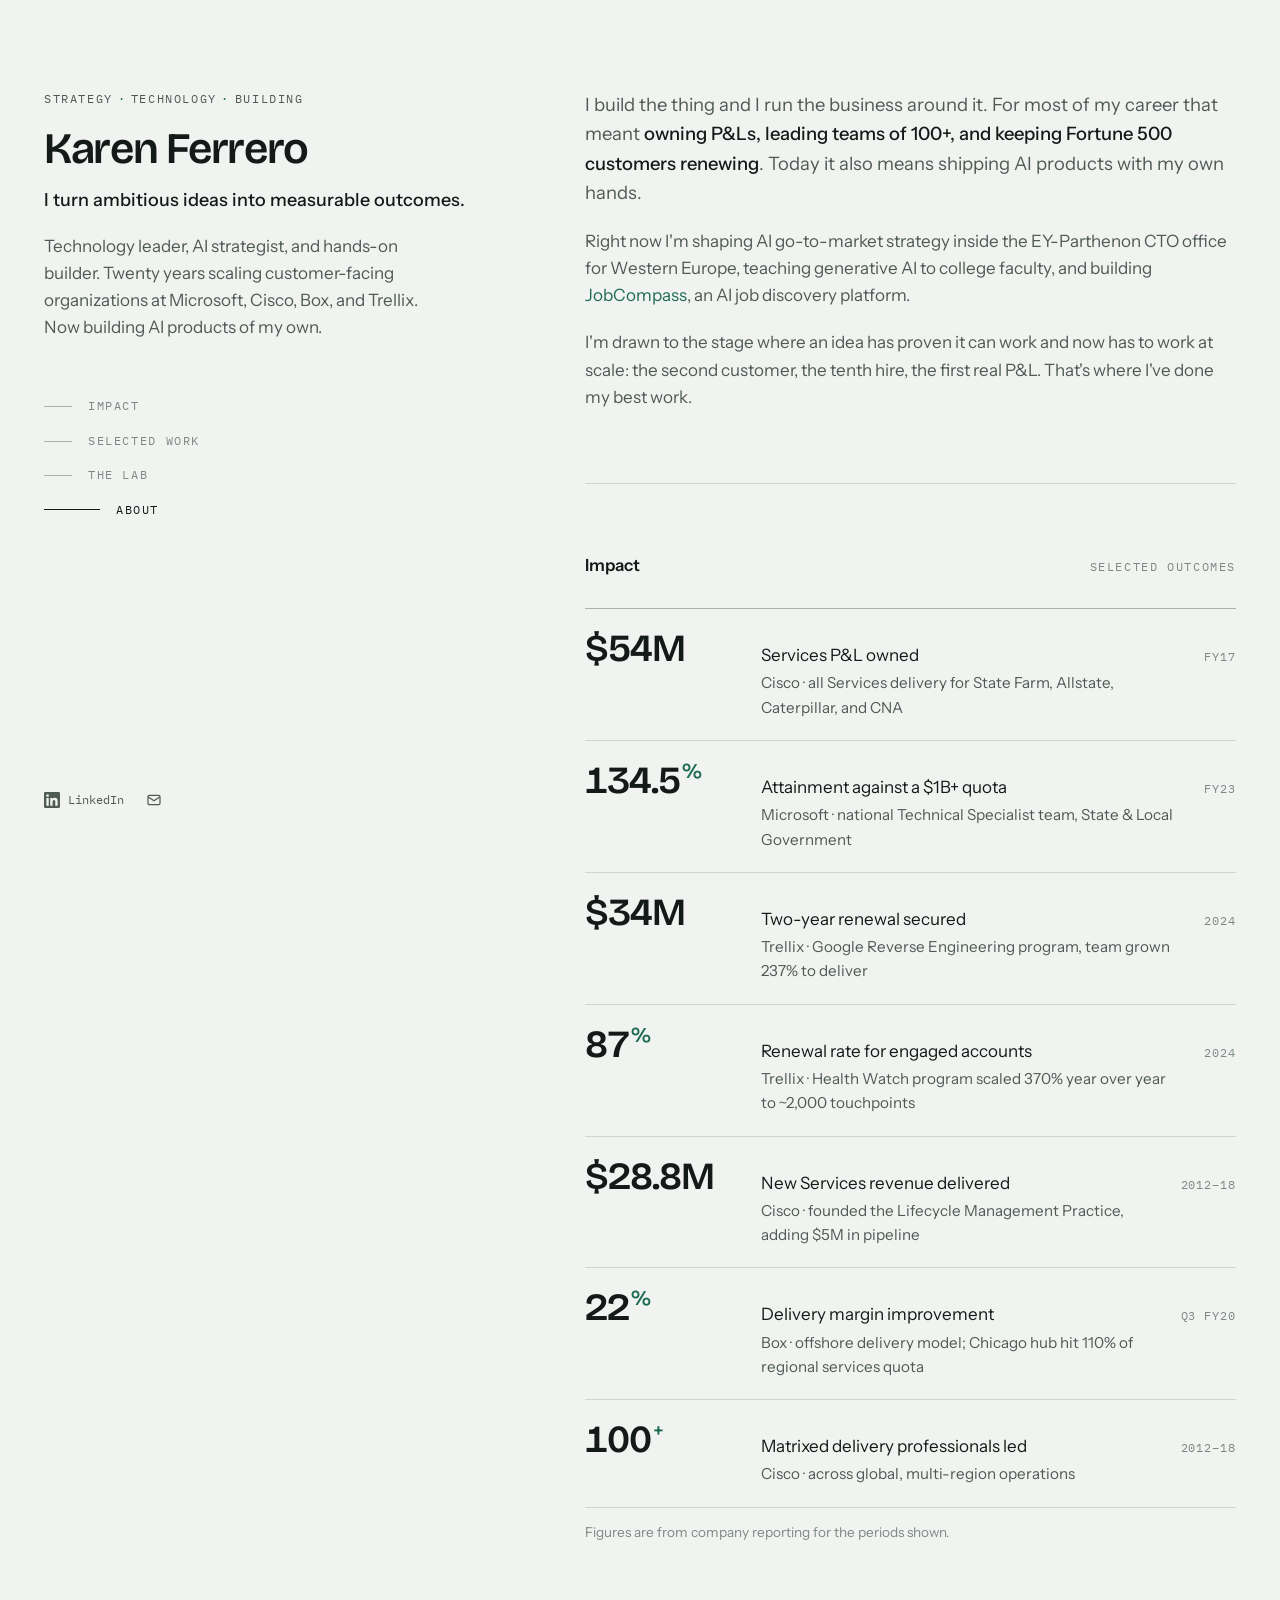
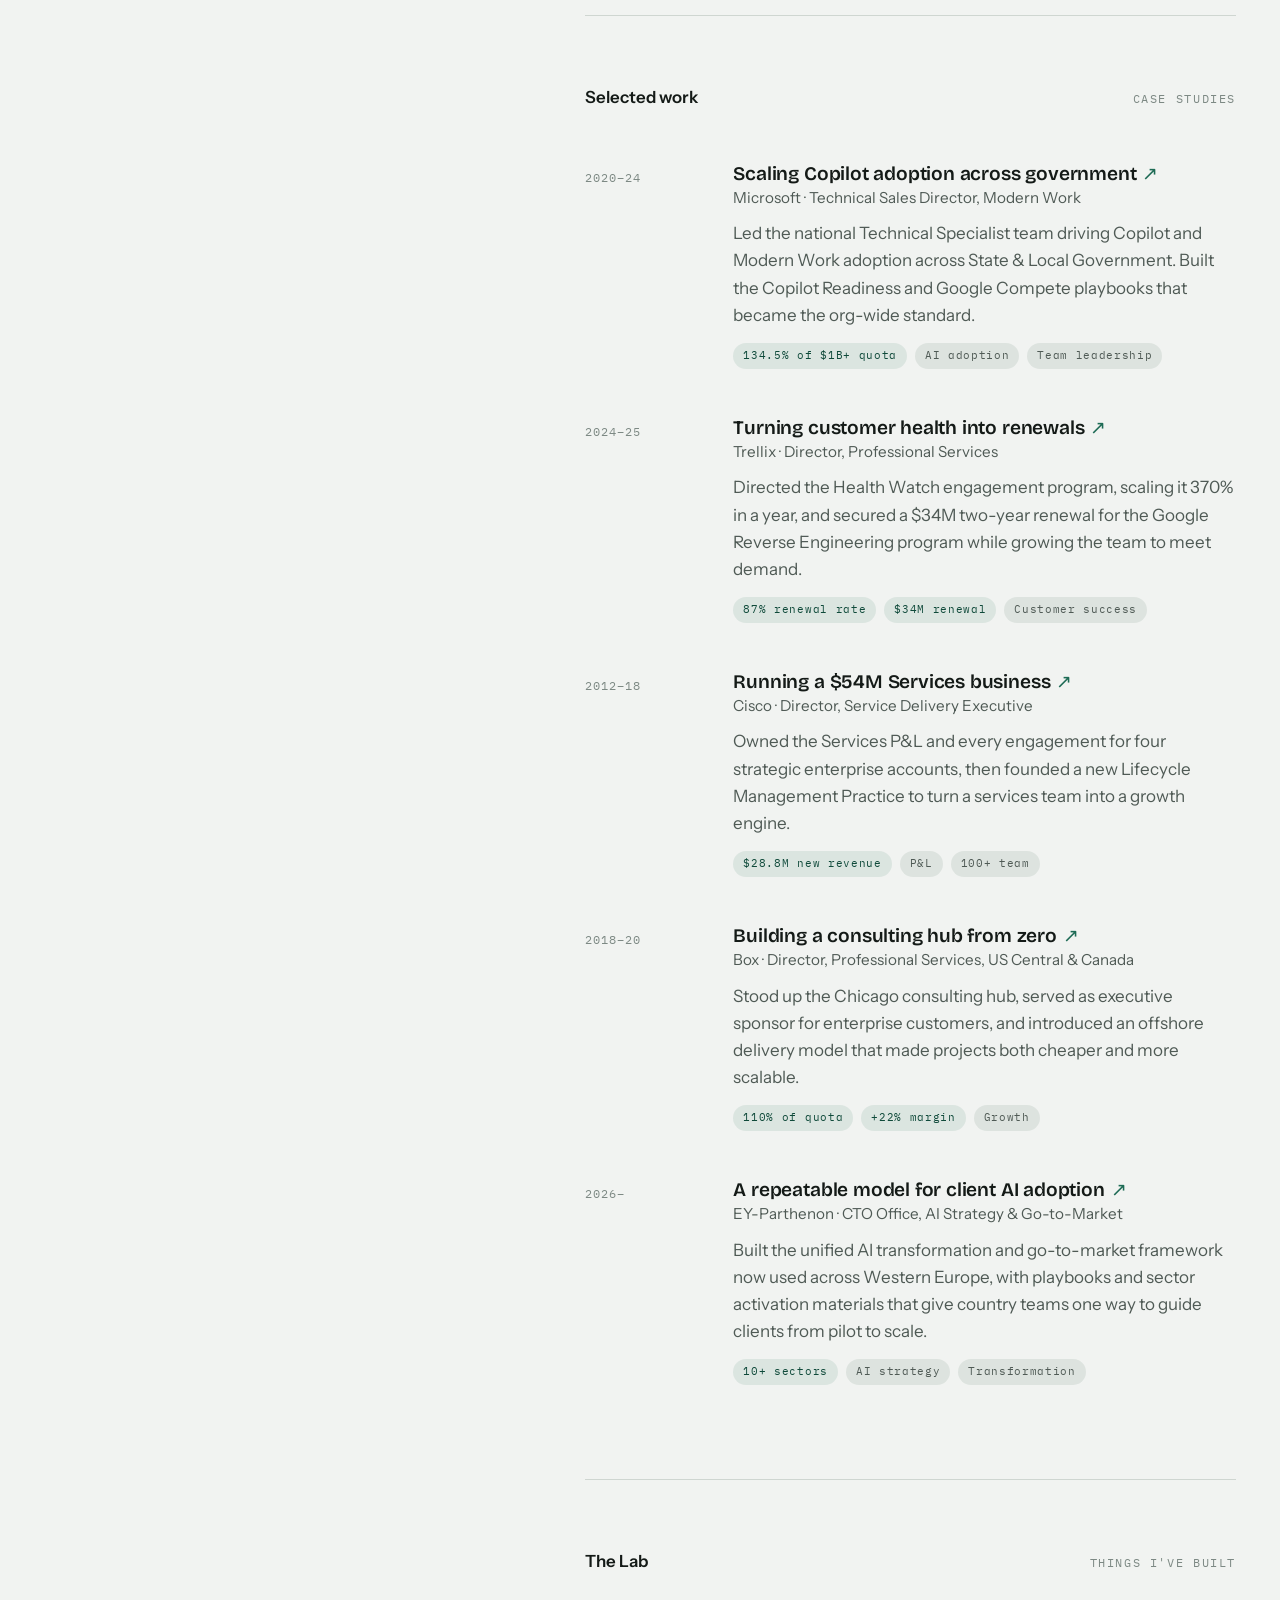
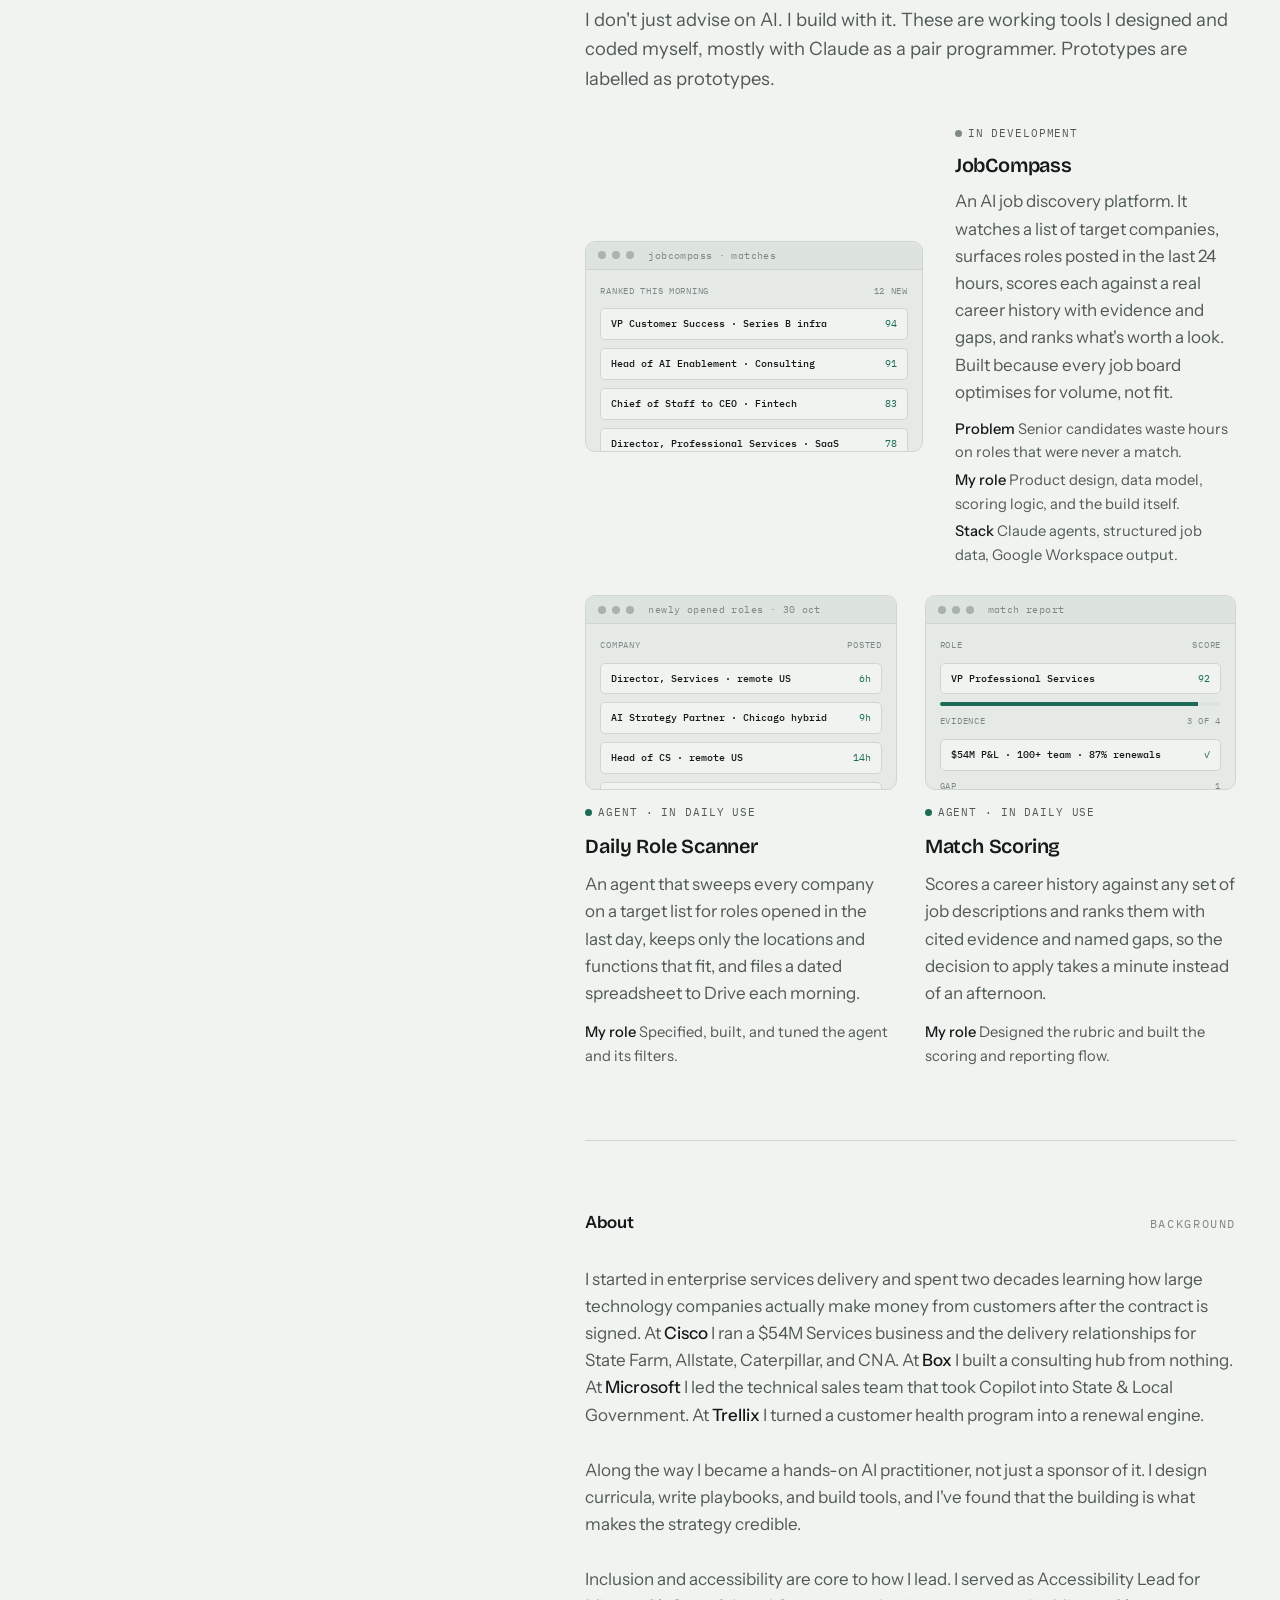
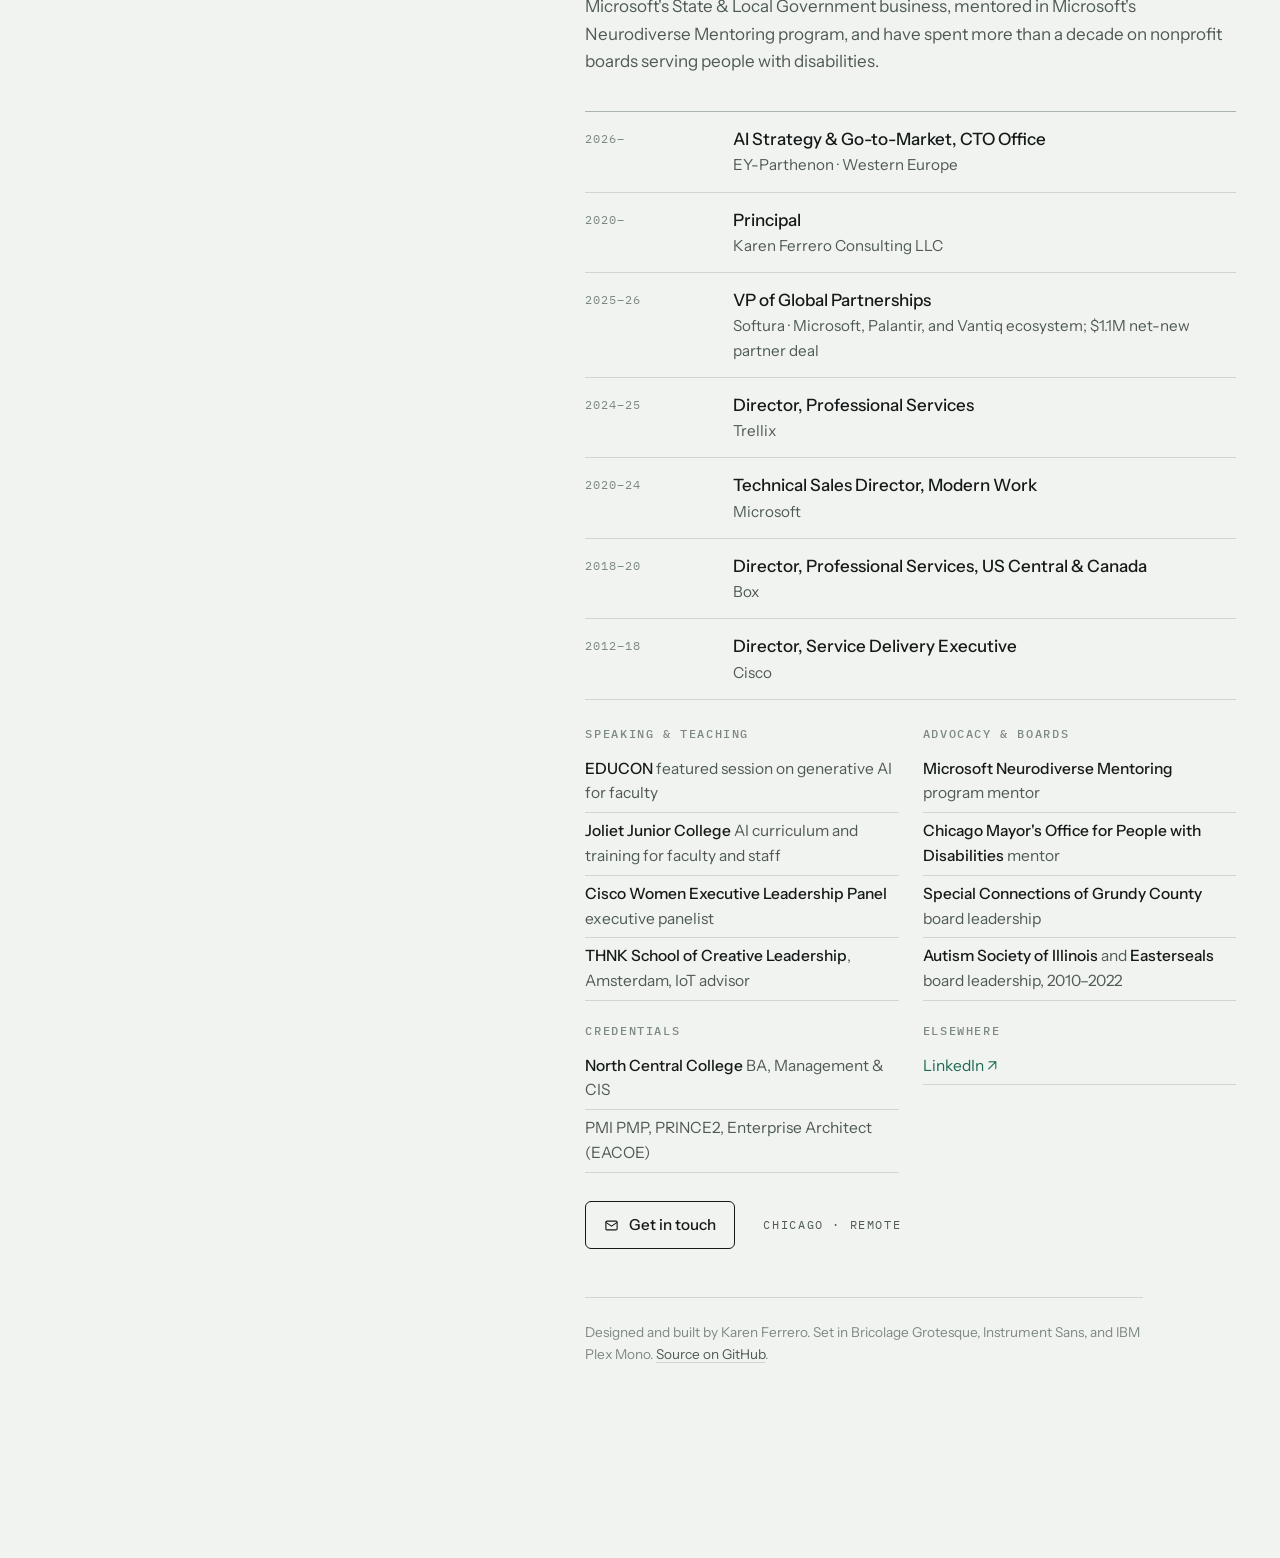
==== commit f43f0613: "Remove résumé links and visible email; email icon goes to Gmail Co-Authored-By: Claude Fable 5.1 <no" ====
--- a/index.html
+++ b/index.html
@@ -43,13 +43,8 @@
         <svg viewBox="0 0 24 24" fill="currentColor" aria-hidden="true"><path d="M20.45 20.45h-3.55v-5.57c0-1.33-.03-3.04-1.85-3.04-1.85 0-2.14 1.45-2.14 2.94v5.67H9.36V9h3.41v1.56h.05c.47-.9 1.63-1.85 3.36-1.85 3.6 0 4.27 2.37 4.27 5.45v6.29zM5.34 7.43a2.06 2.06 0 1 1 0-4.12 2.06 2.06 0 0 1 0 4.12zM7.12 20.45H3.56V9h3.56v11.45zM22.22 0H1.77C.79 0 0 .77 0 1.72v20.56C0 23.23.79 24 1.77 24h20.45c.98 0 1.78-.77 1.78-1.72V1.72C24 .77 23.2 0 22.22 0z"/></svg>
         LinkedIn
       </a>
-      <a href="mailto:karenferreroconsulting@proton.me">
+      <a href="mailto:karenferrero@gmail.com" aria-label="Email Karen" title="Email">
         <svg viewBox="0 0 24 24" fill="none" stroke="currentColor" stroke-width="1.8" aria-hidden="true"><rect x="3" y="5" width="18" height="14" rx="2"/><path d="m3 7 9 6 9-6"/></svg>
-        Email
-      </a>
-      <a href="assets/karen-ferrero-resume.pdf">
-        <svg viewBox="0 0 24 24" fill="none" stroke="currentColor" stroke-width="1.8" aria-hidden="true"><path d="M14 3H6a2 2 0 0 0-2 2v14a2 2 0 0 0 2 2h12a2 2 0 0 0 2-2V9z"/><path d="M14 3v6h6"/></svg>
-        Résumé
       </a>
     </div>
   </header>
@@ -295,13 +290,12 @@
             <h3>Elsewhere</h3>
             <ul>
               <li><a class="link" href="https://www.linkedin.com/in/kferrero" target="_blank" rel="noopener">LinkedIn <span class="arrow">↗</span></a></li>
-              <li><a class="link" href="assets/karen-ferrero-resume.pdf">Résumé (PDF) <span class="arrow">↗</span></a></li>
             </ul>
           </div>
         </div>
 
         <div class="cta-row">
-          <a class="btn" href="mailto:karenferreroconsulting@proton.me">
+          <a class="btn" href="mailto:karenferrero@gmail.com">
             <svg viewBox="0 0 24 24" fill="none" stroke="currentColor" stroke-width="1.8" aria-hidden="true"><rect x="3" y="5" width="18" height="14" rx="2"/><path d="m3 7 9 6 9-6"/></svg>
             Get in touch
           </a>
